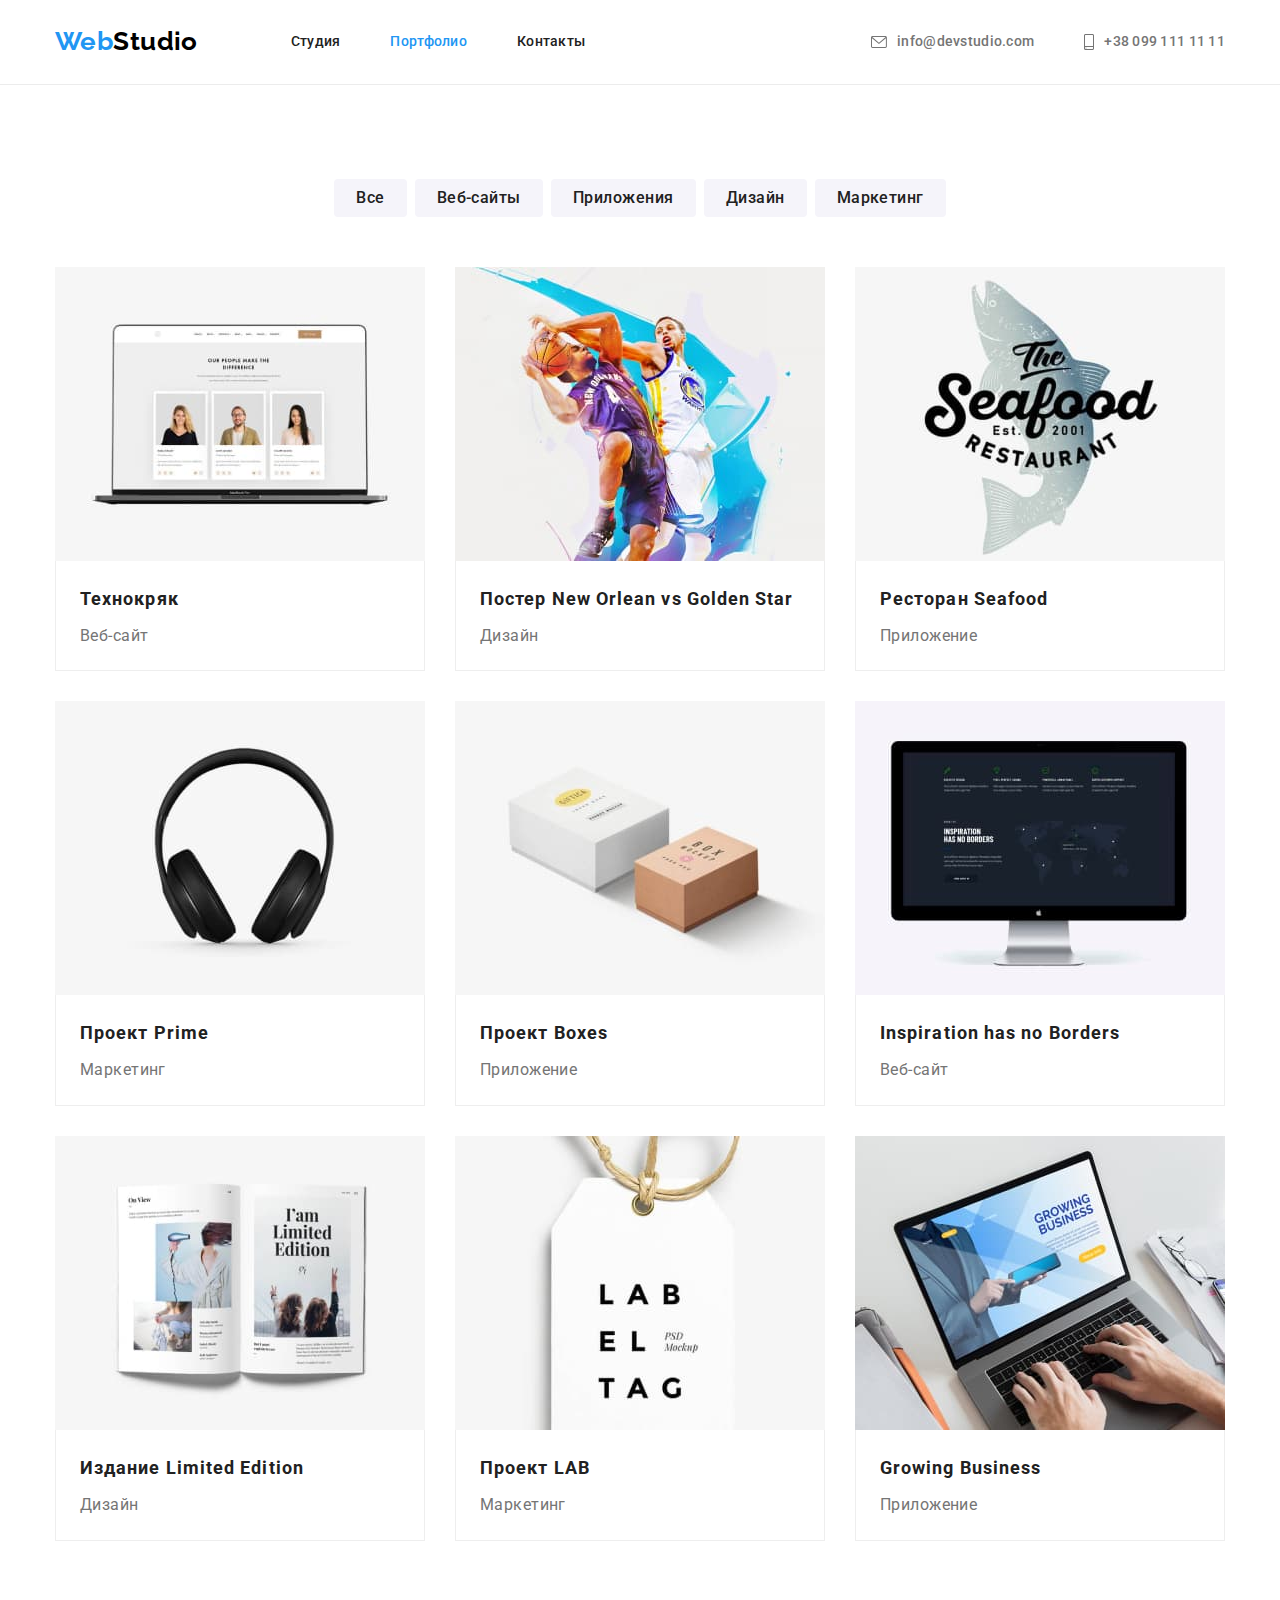
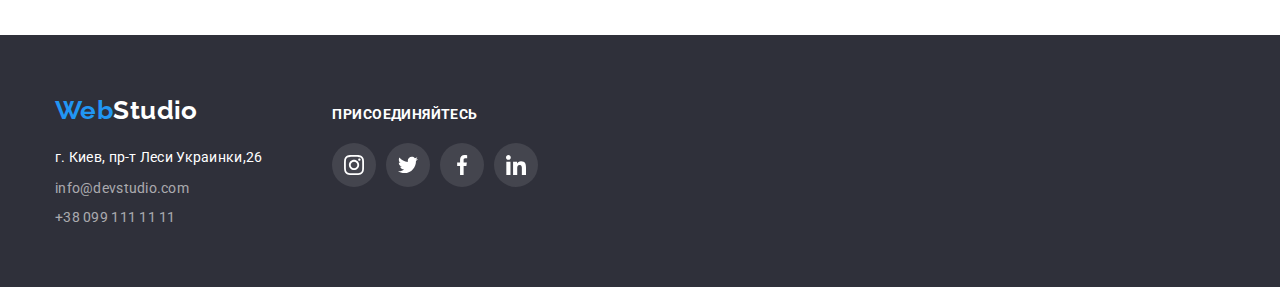
==== portfolio.html @ ebf0ab41 "Add files via upload" ====
<!DOCTYPE html>
<html lang="ru">

<head>
    <meta charset="UTF-8">
    <meta http-equiv="X-UA-Compatible" content="IE=edge">
    <meta name="viewport" content="width=device-width, initial-scale=1.0">
    <title>Document</title>
    <link rel="preconnect" href="https://fonts.googleapis.com">
    <link rel="preconnect" href="https://fonts.gstatic.com" crossorigin>
    <link href="https://fonts.googleapis.com/css2?family=Raleway:wght@700&family=Roboto:wght@400;500;700&display=swap"
        rel="stylesheet">
    <link rel="stylesheet" href="https://cdnjs.cloudflare.com/ajax/libs/modern-normalize/1.1.0/modern-normalize.min.css">
    <link rel="stylesheet" href="./style/style.css">
</head>

<body>
<header class="header">
    <div class="nav-flex container">
        <nav class="header-nav">
            <a class="logo-WebStudio top" href="./index.html">Web<span class="Studio-header">Studio</span></a>
            <ul class="site-nav">
                <li class="item"><a class="button_top" href="./index.html">Студия</a></li>
                <li class="item"><a class="button_top current" href="./portfolio.html">Портфолио</a></li>
                <li class="item"><a class="button_top" href="/contacts">Контакты</a></li>
            </ul>
        </nav>
        <ul class="auth-nav">
            <li class="auth"><a class="contact-nav" href="mailto:info@devstudio.com">
                <svg class="contact-icon" width="16" height="12">
                    <use href="./img/styles.svg#icon-envelope"></use>
                </svg>
                info@devstudio.com</a></li>
            <li class="auth"><a class="contact-nav" href="tel:+380991111111">
                <svg class="contact-icon" width="10" height="16">
                    <use href="./img/styles.svg#icon-smartphone"></use>
                </svg>
                +38 099 111 11 11</a></li>
        </ul>
    </div>
</header>
    <main class="main_portfolio">
        <section class="section">
            <div class="container">
            <h1 class="nav_portfolio">Навигация</h1>
            <ul class="btn_portfolio">
                <li class="filter-item"><button type="submit" class="nav_btn">Вce</button></li>
                <li class="filter-item"><button type="submit" class="nav_btn">Веб-сайты</button></li>
                <li class="filter-item"><button type="submit" class="nav_btn">Приложения</button></li>
                <li class="filter-item"><button type="submit" class="nav_btn">Дизайн</button></li>
                <li class="filter-item"><button type="submit" class="nav_btn">Маркетинг</button></li>
            </ul>
            </div>
            <div class="container">
                
            <ul class="our-projects">

                <li class="portfolio_item">
                    <a class="portfolio-link" href="" ><img src="./img/sait.jpg" alt="Веб-сай Технокряк">
                        <div class="border-item">
                        <h2 class="portfolio_name">Технокряк</h2>
                        <p class="portfolio_type">Веб-сайт</p>
                        </div>
                    </a>
                </li>


                <li class="portfolio_item">
                    <a class="portfolio-link" href=""><img src="./img/posterbasket.jpg" alt="Постер New Orlean vs Golden Star">
                        <div class="border-item">
                        <h2 class="portfolio_name">Постер New Orlean vs Golden Star</h2>
                        <p class="portfolio_type">Дизайн</p>
                        </div>
                    </a>
                </li>


                <li class="portfolio_item">
                    <a class="portfolio-link" href=""><img src="./img/logorestaurant.jpg" alt="Приложение Ресторан Seafood">
                        <div class="border-item">
                        <h2 class="portfolio_name">Ресторан Seafood</h2>
                        <p class="portfolio_type">Приложение</p>
                        </div>
                    </a>
                </li>


                <li class="portfolio_item">
                    <a class="portfolio-link" href=""><img src="./img/earphone.jpg" alt="Проект Prime">
                        <div class="border-item">
                        <h2 class="portfolio_name">Проект Prime</h2>
                        <p class="portfolio_type">Маркетинг</p>
                        </div>
                    </a>
                </li>

                <li class="portfolio_item">
                    <a class="portfolio-link" href="ProjectBoxes"><img src="./img/boxes.jpg" alt="Проект Boxes">
                      <div class="border-item">
                        <h2 class="portfolio_name">Проект Boxes</h2>
                        <p class="portfolio_type">Приложение</p>
                        </div>
                    </a>
                </li>

                <li class="portfolio_item">
                    <a class="portfolio-link" href=""><img src="./img/comp.jpg" alt="Веб-сайт">
                        <div class="border-item">
                        <h2 class="portfolio_name">Inspiration has no Borders</h2>
                        <p class="portfolio_type">Веб-сайт</p>
                        </div>
                    </a>
                </li>

                <li class="portfolio_item">
                    <a class="portfolio-link" href=""><img src="./img/book.jpg" alt="Издание Limited Edition">
                        <div class="border-item">
                        <h2 class="portfolio_name">Издание Limited Edition</h2>
                        <p class="portfolio_type">Дизайн</p>
                        </div>
                    </a>
                </li>

                <li class="portfolio_item">
                    <a class="portfolio-link" href=""><img src="./img/label.jpg" alt="Проект LAB">
                        <div class="border-item">
                        <h2 class="portfolio_name">Проект LAB</h2>
                        <p class="portfolio_type">Маркетинг</p>
                        </div>
                    </a>
                </li>

                <li class="portfolio_item">
                    <a class="portfolio-link" href=""><img src="./img/buisnescouse.jpg" alt="Приложение">
                        <div class="border-item">
                        <h2 class="portfolio_name">Growing Business</h2>
                        <p class="portfolio_type">Приложение</p>
                        </div>
                    </a>
                </li>
            </ul>
            </div>
        </section>

        <footer class="info_box">
            <div class="container">
                <div class="footer-link">
                    <a class="logo-WebStudio footer" href="./index.html">Web<span class="Studio-footer">Studio</span>
                    </a>
                    <address>
                        <ul>
                            <li class="footer-item"><a class="contact footer adress"
                                    href="https://goo.gl/maps/bYPinD6C4wtfeAeu7">г. Киев, пр-т Леси Украинки,26</a></li>
                            <li class="footer-item"><a class="contact footer"
                                    href="mailto:info@devstudio.com">info@devstudio.com</a></li>
                            <li class="footer-item"><a class="contact footer" href="tel:+380991111111">+38 099 111 11 11</a>
                            </li>
                        </ul>
                    </address>
                </div>
                <div class="join">
                    <p class="join-name">присоединяйтесь</p>
                    <ul class="card-soc-media-ul">
                        <li class="card-soc-media-footer">
                            <a href="" class="card-soc-footer">
                                <svg class="card-soc-item" width="20" height="20">
                                    <use href="./img/styles.svg#icon-instagram"></use>
                                </svg>
                            </a>
                        </li>
                        <li class="card-soc-media-footer">
                            <a href="" class="card-soc-footer">
                                <svg class="card-soc-item" width="20" height="20">
                                    <use href="./img/styles.svg#icon-twitter"></use>
                                </svg>
                            </a>
                        </li>
                        <li class="card-soc-media-footer">
                            <a href="" class="card-soc-footer">
                                <svg class="card-soc-item" width="20" height="20">
                                    <use href="./img/styles.svg#icon-facebook"></use>
                                </svg>
                            </a>
                        </li>
                        <li class="card-soc-media-footer">
                            <a href="" class="card-soc-footer">
                                <svg class="card-soc-item" width="20" height="20">
                                    <use href="./img/styles.svg#icon-linkedin"></use>
                                </svg>
                            </a>
                        </li>
        
                    </ul>
                </div>
            </div>
        </footer>
        </main>
        </body>
        
        </html>
---- style/style.css ----
:root {
  --accent-color: #2196f3;
  --logo-Studio-color: black;
  --footer-bg-color: #2f303a;
  --primary-white-color: #ffffff;
  --primary-text-color: #212121;
  --title-text-color: #757575;
  --contacts-footer-color: rgba(255, 255, 255, 0.6);
  --team-bg-color: #f5f4fa;
  --client-icon-clr: #afb1b8;
  --link-bg-color: rgba(255, 255, 255, 0.1);
}

html {
  box-sizing: border-box;
}

/* убираем подчеркивание ссылок */
* {
  text-decoration: none;
}

* ::after,
* ::before {
  box-sizing: inherit;
}

/* убираем точки списков */
.list {
  list-style: none;
}

ul {
  list-style: none;
  margin: 0;
  padding: 0;
}

body {
  font-family: "Roboto", sans-serif;
  font-size: 14px;
  letter-spacing: 0.03em;
  background-color: var(--primary-white-color);
}

h1,
h2,
h3,
h4,
h5,
h6,
p {
  margin: 0;
  padding: 0;
}

img {
  display: block;
  max-width: 100%;
  height: auto;
}
/*-----------Main ------------*/
.container {
  width: 1200px;
  margin-left: auto;
  margin-right: auto;
  padding-left: 15px;
  padding-right: 15px;
  /* outline: 2px solid red; */
}

.section.team {
  background-color: var(--team-bg-color);
}

.section {
  padding-bottom: 94px;
  padding-top: 94px;
}

/*--------------Head--------------*/
.header {
  border-bottom: 1px solid #ececec;
}

.nav-flex {
  display: flex;
  align-items: center;
}

.logo-WebStudio.top {
  margin-right: 93px;
}

.logo-WebStudio.top,
.logo-WebStudio.footer {
  font-family: "Raleway";
  font-weight: 700;
  font-size: 26px;
  line-height: 1.19;
  color: var(--accent-color);
}

.logo-WebStudio.footer {
  margin-bottom: 20px;
  display: block;
}
.Studio-footer {
  color: var(--primary-white-color);
}

.footer-item {
  margin-bottom: 9px;
}

.footer-item:last-child {
  margin-bottom: 0;
}

.Studio-header {
  color: var(--logo-Studio-color);
}

.header-nav {
  display: flex;
  align-items: center;
}

.site-nav {
  display: flex;
  margin-left: 93px;
  margin: 0;
  padding: 0;
}

.item:not(:last-child) {
  margin-right: 50px;
}

.site-nav .button_top {
  display: block;
  padding-top: 32px;
  padding-bottom: 32px;

  font-weight: 500;
  font-size: 14px;
  line-height: 1.4;
  letter-spacing: 0.02em;
  color: var(--primary-text-color);
}

.button_top:hover,
.button_top:focus {
  color: var(--accent-color);
}

.button_top.current {
  color: var(--accent-color);
}

.contact.footer {
  color: rgba(255, 255, 255, 0.6);
  font-weight: 400;
}

.contact {
  font-weight: normal;
}
.contact,
.contact-nav {
  font-weight: 500;
  font-size: 14px;
  line-height: 1.4;
  letter-spacing: 0.02em;
  color: var(--title-text-color);
  list-style: none;
  font-style: normal;
}

.contact-nav {
  padding-top: 32px;
  padding-bottom: 32px;
  display: flex;
  align-items: center;
}

.contact-nav:hover,
.contact-nav:focus {
  color: var(--accent-color);
}

.contact:not(:last-child) {
  margin-bottom: 9px;
}

.contact + .contact {
  margin-bottom: 0;
}

.auth-nav {
  display: flex;
  margin-left: auto;
  padding-top: 0;
  padding-bottom: 0;
}

.auth + .auth {
  margin-left: 50px;
}

.contact-icon {
  margin-right: 10px;
  fill: currentColor;
  display: inline-block;
  justify-content: center;
}

.contact.adress {
  font-size: 14px;
  line-height: 1.71;
  color: var(--primary-white-color);
  list-style: none;
  font-style: normal;
}

.contact:hover,
.contact_header:hover {
  color: var(--accent-color);
}
/*--------------Body--------------*/

.hero {
  background-image: linear-gradient(
      to right,
      rgba(47, 48, 58, 0.4),
      rgba(47, 48, 58, 0.4)
    ),
    url(../img/hero-img.jpg);
  background-size: cover;
  background-repeat: no-repeat;
  max-width: 1600px;
  text-align: center;
  background-color: var(--footer-bg-color);
  padding-top: 200px;
  padding-bottom: 200px;
  margin: 0 auto;
}

.big_banner_text {
  font-weight: 900;
  font-size: 44px;
  line-height: 1.45;
  letter-spacing: 0.06em;
  text-transform: uppercase;
  color: var(--primary-white-color);
  width: 696px;
  margin: 0 auto;
  margin-bottom: 30px;
}

.big_banner_btn {
  cursor: pointer;
  font-family: inherit;
  color: var(--primary-white-color);
  background-color: var(--accent-color);
  box-shadow: 0px 4px 4px rgba(0, 0, 0, 0.15);
  border-radius: 4px;
  font-weight: 700;
  font-size: 16px;
  line-height: 1.88;
  min-width: 200px;
  min-height: 50px;
  display: block;
  align-items: center;
  text-align: center;
  letter-spacing: 0.06em;
  padding: 10px 32px;
  margin-left: auto;
  margin-right: auto;
  border: none;
}

.big_banner_btn:hover {
  box-shadow: 0px 4px 4px rgba(0, 0, 0, 0.15);
  border-radius: 4px;
}
/*--------------About Us--------------*/
.header-name {
  visibility: hidden;
  margin: 0;
  bottom: 0;
  border: 0;
  padding: 0;
  position: absolute;
}

.about_us {
  display: flex;
}

.benefits-icon {
  display: flex;
  flex-wrap: wrap;
  align-content: center;
  height: 120px;
  background: var(--team-bg-color);
  border-radius: 4px;
  justify-content: center;
  margin-bottom: 30px;
}

.about_us_li + .about_us_li {
  margin-left: 30px;
}

.about_us_text {
  font-weight: 700;
  font-size: 14px;
  line-height: 1.4;
  text-transform: uppercase;
  color: var(--primary-text-color);
  margin-bottom: 10px;
}

.about_usParagr {
  font-size: 14px;
  line-height: 1.7;
  color: var(--title-text-color);
  width: 270px;
}

/*--------------What we do--------------*/
.what_we_do_name,
.our_team_own {
  font-weight: 700;
  font-size: 36px;
  line-height: 1.16;
  text-align: center;
  color: var(--primary-text-color);
  margin-bottom: 50px;
}

.img_whatwedo {
  display: flex;
}

.what_we_do_img + .what_we_do_img {
  margin-left: 30px;
}
/*--------------Our team--------------*/

.our_team-card {
  display: flex;
}

.card-team_all {
  background-color: var(--primary-white-color);
  border-radius: 0px 0px 4px 4px;
  box-shadow: 0px 1px 3px rgba(0, 0, 0, 0.12), 0px 1px 1px rgba(0, 0, 0, 0.14),
    0px 2px 1px rgba(0, 0, 0, 0.2);
  margin-right: 30px;
}

.card-team_all:last-child {
  margin-right: 0;
}

.info-card {
  padding-top: 30px;
  padding-bottom: 30px;
}

/*кусочек в what we do h2*/
.our_team_name {
  font-weight: 500;
  font-size: 16px;
  line-height: 1.18;
  text-align: center;
  color: var(--primary-text-color);
  margin-bottom: 10px;
}

.our_team_position {
  font-size: 16px;
  line-height: 19px;
  text-align: center;
  color: var(--title-text-color);
}

.card-soc-media {
  display: flex;
  justify-content: center;
  padding-top: 16px;
}

.card-soc-media-team {
  width: 44px;
  height: 44px;
  margin-right: 10px;
}

.card-soc-media-team::last-child {
  margin-right: 0;
}

.card-soc-team {
  width: 100%;
  height: 100%;
  border-radius: 50%;
  display: flex;
  align-items: center;
  justify-content: center;
}

.card-soc-team:hover,
.card-soc-team:focus {
  background-color: var(--accent-color);
}

.card-soc-team-item {
  fill: var(--client-icon-clr);
}

.card-soc-team:hover .card-soc-team-item,
.card-soc-team:focus .card-soc-team-item {
  fill: var(--accent-color);
}

.card-soc-team:hover .card-soc-team-item,
.card-soc-team:focus .card-soc-team-item {
  fill: var(--primary-white-color);
}

.card-soc-team-item:hover,
.card-soc-team-item:focus {
  fill: var(--primary-white-color);
}

/*--------------Client Card--------------*/

.client-name {
  font-weight: 700;
  font-size: 36px;
  line-height: 1.16;
  text-align: center;
  letter-spacing: 0.03em;
  color: var(--primary-text-color);
  margin-bottom: 50px;
}

.clients {
  display: flex;
}

.client-card {
  border: 1px solid var(--client-icon-clr);
  border-radius: 4px;
  margin-right: 30px;
  width: 170px;
  height: 94px;
  align-items: center;
  box-sizing: border-box;
  justify-content: center;
}

.client-card:last-child {
  margin-right: 0;
}

.benefits-clients {
  display: flex;
  align-items: center;
  justify-content: center;
  fill: var(--client-icon-clr);
  height: 100%;
}

.benefits-clients:hover,
.benefits-clients:focus {
  fill: var(--accent-color);
}

.client-card:focus,
.client-card:hover {
  border-color: var(--accent-color);
}

/*--------------Footer--------------*/
.info_box {
  padding-top: 60px;
  padding-bottom: 60px;
  background-color: var(--footer-bg-color);
}

.info_box .container {
  display: flex;
  align-items: baseline;
}

.footer-link {
  margin-right: 70px;
}

/*--------------Join Us--------------*/
.join {
  margin-right: auto;
}

.join-name {
  font-weight: 700;
  font-size: 14px;
  line-height: 1.14;
  text-transform: uppercase;
  letter-spacing: 0.03em;
  color: var(--primary-white-color);
  margin-bottom: 20px;
}

.card-soc-media-footer {
  width: 44px;
  height: 44px;
  margin-right: 10px;
}

.card-soc-media-footer::last-child {
  margin-right: 0;
}

.card-soc-media-ul {
  display: flex;
}

.card-soc-item {
  fill: var(--primary-white-color);
}

.card-soc-footer {
  width: 100%;
  height: 100%;
  border-radius: 50%;
  display: flex;
  align-items: center;
  justify-content: center;
  background-color: var(--link-bg-color);
}

.card-soc-footer:hover,
.card-soc-footer:focus {
  background-color: var(--accent-color);
}

/*--------------Portfolio Button--------------*/
.nav_portfolio {
  display: none;
}

.btn_portfolio {
  font-weight: 500;
  font-size: 16px;
  line-height: 1.62;
  color: var(--primary-text-color);
  letter-spacing: 0.03em;
  margin-bottom: 50px;
  display: flex;
  border-radius: 4px;
  justify-content: center;
}

.filter-item {
  margin-right: 8px;
}

.filter-item:last-child {
  margin-right: 0;
}

.portfolio-link {
  display: block;
}

.portfolio-link:hover,
.portfolio-link:focus {
  box-shadow: 0px 1px 1px rgba(0, 0, 0, 0.12), 0px 4px 4px rgba(0, 0, 0, 0.06),
    1px 4px 6px rgba(0, 0, 0, 0.16);
}

.nav_btn {
  font-weight: 500;
  font-size: 16px;
  line-height: 1.62;
  text-align: center;
  letter-spacing: 0.03em;
  color: var(--main-color);
  background-color: var(--team-bg-color);
  padding: 6px 22px;
  border: 0;
  border-radius: 4px;
  cursor: pointer;
}

.nav-btn:active {
  color: var(--primary-white-color);
  background-color: var(--accent-color);
}

.nav_btn + .nav_btn {
  margin-right: 0;
}

.nav_btn:hover,
.nav_btn:focus {
  color: var(--primary-white-color);
  background-color: var(--accent-color);
}

/*--------------Portfolio --------------*/

.our-projects {
  display: flex;
  flex-wrap: wrap;
  margin: 0;
  padding: 0;
}

.border-item {
  background-color: var(--primary-white-color);
  border: 1px solid #eeeeee;
  border-top: none;
  padding: 20px 24px;
}

.portfolio_item {
  width: 370px;
  margin-right: 30px;
  margin-bottom: 30px;
}

.portfolio_item:nth-child(3n) {
  margin-right: 0;
}

.portfolio_item:nth-last-child(-n + 3) {
  margin-bottom: 0;
}

.portfolio_name {
  font-style: normal;
  font-weight: 700;
  font-size: 18px;
  line-height: 2;

  letter-spacing: 0.06em;
  color: var(--primary-text-color);
  margin-bottom: 4px;
}

.portfolio_type {
  font-style: normal;
  font-size: 16px;
  line-height: 1.87;
  color: var(--title-text-color);
}

.portfolio {
  display: flex;
  flex-wrap: wrap;
}
.portfolio_content {
  width: 370px;
  height: 294px;
  margin-bottom: 140px;
}
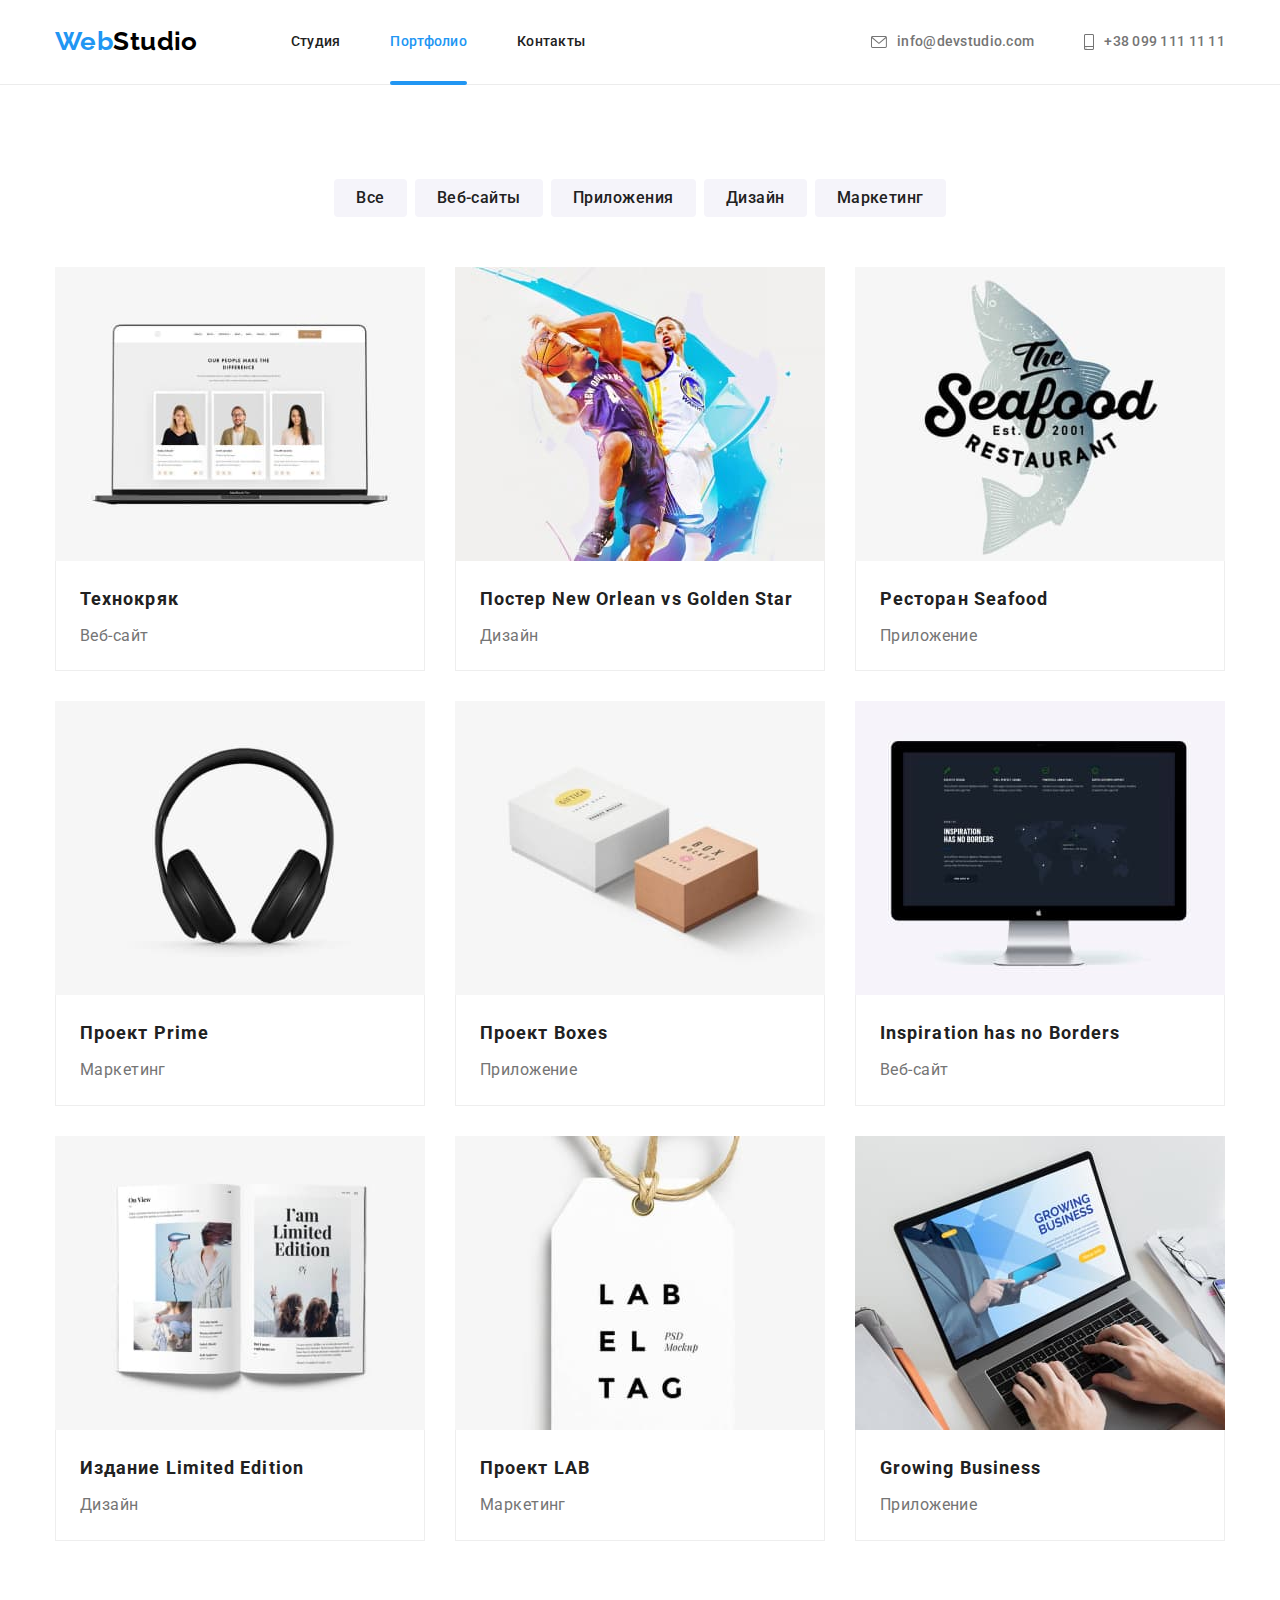
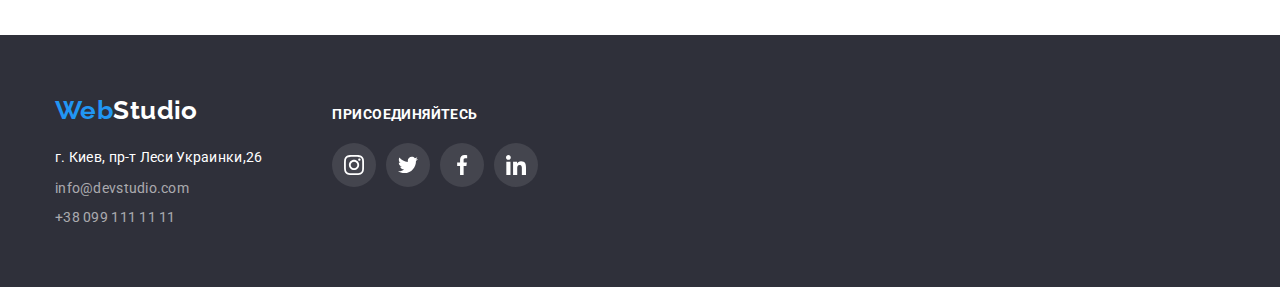
==== commit 6f0d0774: "make" ====
--- a/portfolio.html
+++ b/portfolio.html
@@ -56,7 +56,11 @@
             <ul class="our-projects">
 
                 <li class="portfolio_item">
-                    <a class="portfolio-link" href="" ><img src="./img/sait.jpg" alt="Веб-сай Технокряк">
+                    <a class="portfolio-link" href="" ><div class="thumb">
+                    <img src="./img/sait.jpg" alt="Веб-сай Технокряк">
+                        <p class="portfolio-description">Ресурс предлагает комплексные предложения с разным уровнем функционала и
+                        сервисов. Все это позволит посетителю получить исчерпывающие сведения о компании
+                        или частном лице.</p></div>
                         <div class="border-item">
                         <h2 class="portfolio_name">Технокряк</h2>
                         <p class="portfolio_type">Веб-сайт</p>
@@ -66,7 +70,12 @@
 
 
                 <li class="portfolio_item">
-                    <a class="portfolio-link" href=""><img src="./img/posterbasket.jpg" alt="Постер New Orlean vs Golden Star">
+                    <a class="portfolio-link" href=""><div class="thumb">
+                    <img src="./img/posterbasket.jpg" alt="Постер New Orlean vs Golden Star">
+                    <p class="portfolio-description">Ресурс предлагает комплексные предложения с разным уровнем функционала и
+                        сервисов. Все это позволит посетителю получить исчерпывающие сведения о компании
+                        или частном лице.</p>    
+                    </div>
                         <div class="border-item">
                         <h2 class="portfolio_name">Постер New Orlean vs Golden Star</h2>
                         <p class="portfolio_type">Дизайн</p>
@@ -76,7 +85,12 @@
 
 
                 <li class="portfolio_item">
-                    <a class="portfolio-link" href=""><img src="./img/logorestaurant.jpg" alt="Приложение Ресторан Seafood">
+                    <a class="portfolio-link" href=""><div class="thumb">
+                    <img src="./img/logorestaurant.jpg" alt="Приложение Ресторан Seafood">
+                    <p class="portfolio-description">Ресурс предлагает комплексные предложения с разным уровнем функционала и
+                        сервисов. Все это позволит посетителю получить исчерпывающие сведения о компании
+                        или частном лице.</p>
+                    </div>
                         <div class="border-item">
                         <h2 class="portfolio_name">Ресторан Seafood</h2>
                         <p class="portfolio_type">Приложение</p>
@@ -86,7 +100,12 @@
 
 
                 <li class="portfolio_item">
-                    <a class="portfolio-link" href=""><img src="./img/earphone.jpg" alt="Проект Prime">
+                    <a class="portfolio-link" href=""><div class="thumb">
+                    <img src="./img/earphone.jpg" alt="Проект Prime">
+                    <p class="portfolio-description">Ресурс предлагает комплексные предложения с разным уровнем функционала и
+                        сервисов. Все это позволит посетителю получить исчерпывающие сведения о компании
+                        или частном лице.</p>    
+                    </div>
                         <div class="border-item">
                         <h2 class="portfolio_name">Проект Prime</h2>
                         <p class="portfolio_type">Маркетинг</p>
@@ -95,7 +114,12 @@
                 </li>
 
                 <li class="portfolio_item">
-                    <a class="portfolio-link" href="ProjectBoxes"><img src="./img/boxes.jpg" alt="Проект Boxes">
+                    <a class="portfolio-link" href=""><div class="thumb">
+                    <img src="./img/boxes.jpg" alt="Проект Boxes">
+                    <p class="portfolio-description">Ресурс предлагает комплексные предложения с разным уровнем функционала и
+                        сервисов. Все это позволит посетителю получить исчерпывающие сведения о компании
+                        или частном лице.</p>  
+                    </div>
                       <div class="border-item">
                         <h2 class="portfolio_name">Проект Boxes</h2>
                         <p class="portfolio_type">Приложение</p>
@@ -104,7 +128,12 @@
                 </li>
 
                 <li class="portfolio_item">
-                    <a class="portfolio-link" href=""><img src="./img/comp.jpg" alt="Веб-сайт">
+                    <a class="portfolio-link" href=""><div class="thumb">
+                    <img src="./img/comp.jpg" alt="Веб-сайт">
+                    <p class="portfolio-description">Ресурс предлагает комплексные предложения с разным уровнем функционала и
+                        сервисов. Все это позволит посетителю получить исчерпывающие сведения о компании
+                        или частном лице.</p>    
+                    </div>
                         <div class="border-item">
                         <h2 class="portfolio_name">Inspiration has no Borders</h2>
                         <p class="portfolio_type">Веб-сайт</p>
@@ -113,7 +142,12 @@
                 </li>
 
                 <li class="portfolio_item">
-                    <a class="portfolio-link" href=""><img src="./img/book.jpg" alt="Издание Limited Edition">
+                    <a class="portfolio-link" href=""><div class="thumb">
+                    <img src="./img/book.jpg" alt="Издание Limited Edition">
+                    <p class="portfolio-description">Ресурс предлагает комплексные предложения с разным уровнем функционала и
+                        сервисов. Все это позволит посетителю получить исчерпывающие сведения о компании
+                        или частном лице.</p>    
+                    </div>
                         <div class="border-item">
                         <h2 class="portfolio_name">Издание Limited Edition</h2>
                         <p class="portfolio_type">Дизайн</p>
@@ -122,7 +156,12 @@
                 </li>
 
                 <li class="portfolio_item">
-                    <a class="portfolio-link" href=""><img src="./img/label.jpg" alt="Проект LAB">
+                    <a class="portfolio-link" href=""><div class="thumb">
+                    <img src="./img/label.jpg" alt="Проект LAB">
+                    <p class="portfolio-description">Ресурс предлагает комплексные предложения с разным уровнем функционала и
+                        сервисов. Все это позволит посетителю получить исчерпывающие сведения о компании
+                        или частном лице.</p>    
+                    </div>
                         <div class="border-item">
                         <h2 class="portfolio_name">Проект LAB</h2>
                         <p class="portfolio_type">Маркетинг</p>
@@ -131,7 +170,12 @@
                 </li>
 
                 <li class="portfolio_item">
-                    <a class="portfolio-link" href=""><img src="./img/buisnescouse.jpg" alt="Приложение">
+                    <a class="portfolio-link" href=""><div class="thumb">
+                    <img src="./img/buisnescouse.jpg" alt="Приложение">
+                    <p class="portfolio-description">Ресурс предлагает комплексные предложения с разным уровнем функционала и
+                        сервисов. Все это позволит посетителю получить исчерпывающие сведения о компании
+                        или частном лице.</p>    
+                    </div>
                         <div class="border-item">
                         <h2 class="portfolio_name">Growing Business</h2>
                         <p class="portfolio_type">Приложение</p>
--- a/style/style.css
+++ b/style/style.css
@@ -9,6 +9,9 @@
   --team-bg-color: #f5f4fa;
   --client-icon-clr: #afb1b8;
   --link-bg-color: rgba(255, 255, 255, 0.1);
+  --portfolio-descriprion-clr: rgba(33, 150, 243, 0.9);
+  --primary-cubic: cubic-bezier(0.4, 0, 0.2, 1);
+  --color-what-we-do-text: rgba(47, 48, 58, 0.8);
 }
 
 html {
@@ -154,7 +157,19 @@
   color: var(--accent-color);
 }
 
+.button_top.current::after {
+  content: "";
+  position: absolute;
+  left: 0;
+  bottom: -1px;
+  width: 100%;
+  height: 4px;
+  background: var(--accent-color);
+  border-radius: 2px;
+}
+
 .button_top.current {
+  position: relative;
   color: var(--accent-color);
 }
 
@@ -344,8 +359,28 @@
   display: flex;
 }
 
+.img_whatwedo .thumb {
+  position: relative;
+}
+
 .what_we_do_img + .what_we_do_img {
   margin-left: 30px;
+}
+
+.text {
+  font-weight: 700;
+  text-align: center;
+  text-transform: uppercase;
+  color: var(--primary-white-color);
+  background-color: var(--color-what-we-do-text);
+  width: 100%;
+  height: 70px;
+  bottom: 0;
+  left: 0;
+  display: flex;
+  position: absolute;
+  justify-content: center;
+  align-items: center;
 }
 /*--------------Our team--------------*/
 
@@ -582,6 +617,34 @@
 .portfolio-link:focus {
   box-shadow: 0px 1px 1px rgba(0, 0, 0, 0.12), 0px 4px 4px rgba(0, 0, 0, 0.06),
     1px 4px 6px rgba(0, 0, 0, 0.16);
+}
+
+.thumb {
+  position: relative;
+  overflow: hidden;
+}
+
+.our-projects .portfolio-description:hover {
+  opacity: 1;
+}
+
+.portfolio-description {
+  top: 0;
+  left: 0;
+  color: var(--primary-white-color);
+  background-color: var(--portfolio-descriprion-clr);
+  padding: 63px 24px;
+  font-weight: 400;
+  font-size: 18px;
+  line-height: 1.5;
+  transform: translateY(-100% -100%);
+  display: flex;
+  letter-spacing: 0.03em;
+  position: absolute;
+  opacity: 0;
+  width: 100%;
+  height: 100%;
+  transition: 250ms var(--primary-cubic);
 }
 
 .nav_btn {
